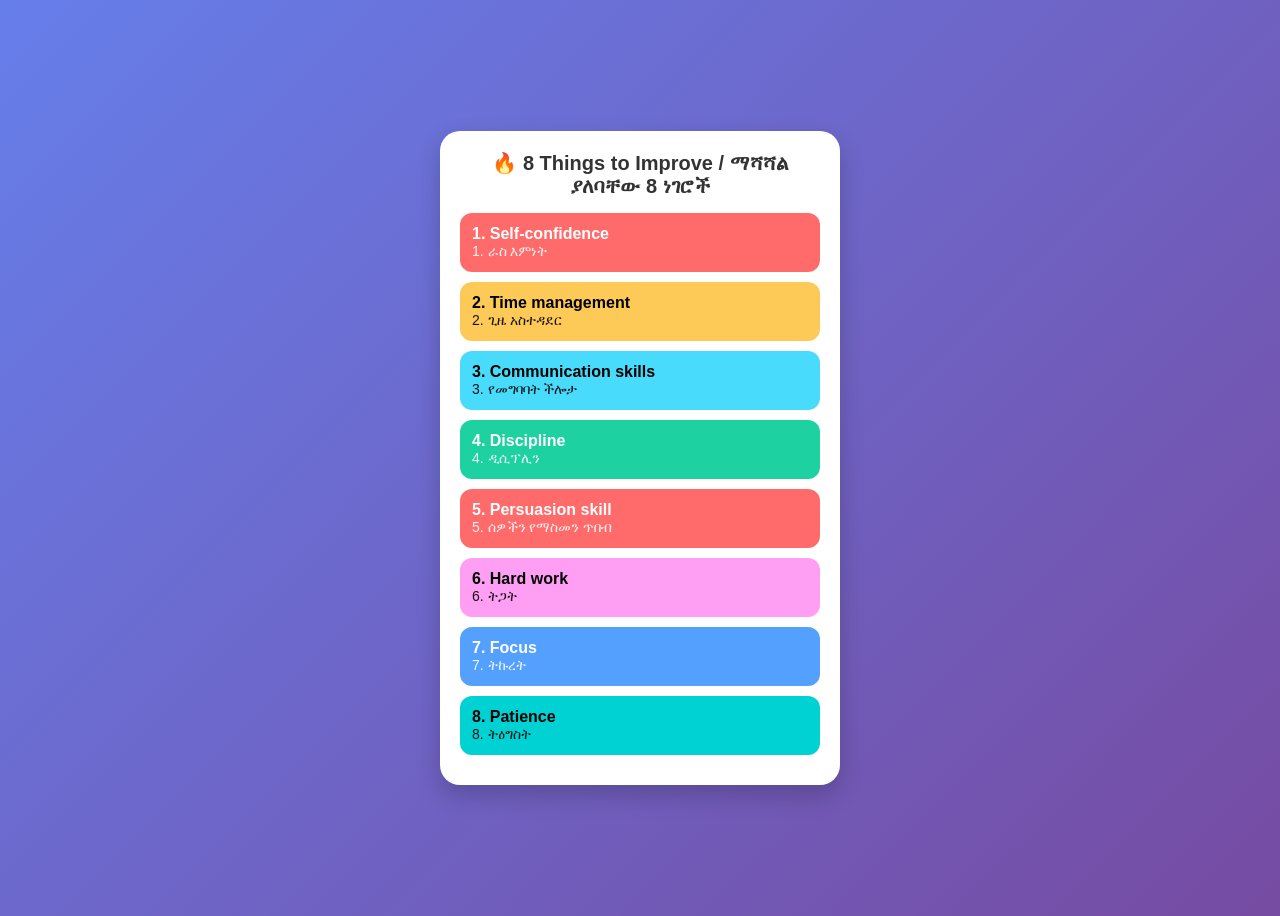
==== train.html @ 7f3504e8 "Update app.js" ====
<!DOCTYPE html>
<html lang="en">
<head>
  <meta charset="UTF-8">
  <title>8 Things to Improve</title>
  <style>
    body {
      font-family: Arial, sans-serif;
      background: linear-gradient(135deg, #667eea, #764ba2);
      display: flex;
      justify-content: center;
      align-items: center;
      height: 100vh;
    }

    .card {
      background: white;
      padding: 20px;
      border-radius: 20px;
      width: 360px;
      box-shadow: 0 10px 25px rgba(0,0,0,0.2);
    }

    .title {
      font-weight: bold;
      font-size: 20px;
      margin-bottom: 15px;
      text-align: center;
      color: #333;
    }

    .item {
      padding: 12px;
      border-radius: 12px;
      margin: 10px 0;
      color: white;
    }

    .en {
      font-weight: bold;
    }

    .am {
      font-size: 14px;
      opacity: 0.9;
    }

    .c1 { background: #ff6b6b; }
    .c2 { background: #feca57; color: black; }
    .c3 { background: #48dbfb; color: black; }
    .c4 { background: #1dd1a1; }
    .c5 { background: #5f27cd; }
    .c6 { background: #ff9ff3; color: black; }
    .c7 { background: #54a0ff; }
    .c8 { background: #00d2d3; color: black; }

  </style>
</head>
<body>

<div class="card">
  <div class="title">🔥 8 Things to Improve / ማሻሻል ያለባቸው 8 ነገሮች</div>

  <div class="item c1">
    <div class="en">1. Self-confidence</div>
    <div class="am">1. ራስ እምነት</div>
  </div>

  <div class="item c2">
    <div class="en">2. Time management</div>
    <div class="am">2. ጊዜ አስተዳደር</div>
  </div>

  <div class="item c3">
    <div class="en">3. Communication skills</div>
    <div class="am">3. የመግባባት ችሎታ</div>
  </div>

  <div class="item c4">
    <div class="en">4. Discipline</div>
    <div class="am">4. ዲሲፕሊን</div>
  </div>

  <div class="item c1">
  <div class="en">5. Persuasion skill</div>
  <div class="am">5. ሰዎችን የማስመን ጥበብ</div>
</div>

  <div class="item c6">
    <div class="en">6. Hard work</div>
    <div class="am">6. ትጋት</div>
  </div>

  <div class="item c7">
    <div class="en">7. Focus</div>
    <div class="am">7. ትኩረት</div>
  </div>

  <div class="item c8">
    <div class="en">8. Patience</div>
    <div class="am">8. ትዕግስት</div>
  </div>

</div>

</body>
</html>
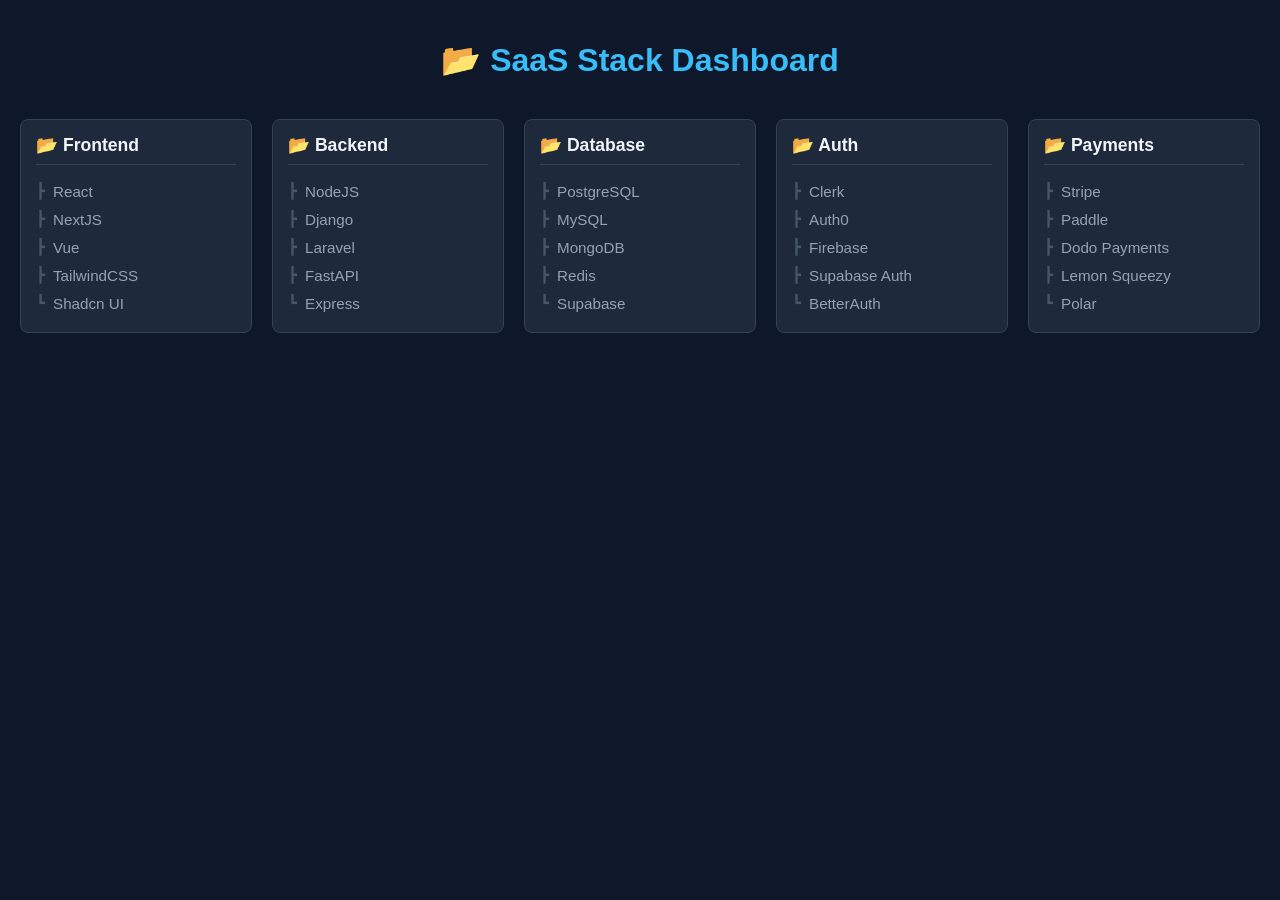
==== commit 5ca878be: "logins" ====
--- a/train.html
+++ b/train.html
@@ -1,107 +1,213 @@
 <!DOCTYPE html>
 <html lang="en">
 <head>
-  <meta charset="UTF-8">
-  <title>8 Things to Improve</title>
-  <style>
-    body {
-      font-family: Arial, sans-serif;
-      background: linear-gradient(135deg, #667eea, #764ba2);
-      display: flex;
-      justify-content: center;
-      align-items: center;
-      height: 100vh;
-    }
-
-    .card {
-      background: white;
-      padding: 20px;
-      border-radius: 20px;
-      width: 360px;
-      box-shadow: 0 10px 25px rgba(0,0,0,0.2);
-    }
-
-    .title {
-      font-weight: bold;
-      font-size: 20px;
-      margin-bottom: 15px;
-      text-align: center;
-      color: #333;
-    }
-
-    .item {
-      padding: 12px;
-      border-radius: 12px;
-      margin: 10px 0;
-      color: white;
-    }
-
-    .en {
-      font-weight: bold;
-    }
-
-    .am {
-      font-size: 14px;
-      opacity: 0.9;
-    }
-
-    .c1 { background: #ff6b6b; }
-    .c2 { background: #feca57; color: black; }
-    .c3 { background: #48dbfb; color: black; }
-    .c4 { background: #1dd1a1; }
-    .c5 { background: #5f27cd; }
-    .c6 { background: #ff9ff3; color: black; }
-    .c7 { background: #54a0ff; }
-    .c8 { background: #00d2d3; color: black; }
-
-  </style>
+    <meta charset="UTF-8">
+    <meta name="viewport" content="width=device-width, initial-scale=1.0">
+    <title>SaaS Stack Horizontal View</title>
+    <style>
+        :root {
+            --bg-color: #0f172a;
+            --folder-bg: #1e293b;
+            --accent: #38bdf8;
+            --text-main: #f1f5f9;
+            --text-dim: #94a3b8;
+        }
+        body {
+            background-color: var(--bg-color);
+            color: var(--text-main);
+            font-family: 'Segoe UI', Tahoma, Geneva, Verdana, sans-serif;
+            margin: 0;
+            padding: 20px;
+        }
+
+        h1 {
+            text-align: center;
+            color: var(--accent);
+            margin-bottom: 30px;
+        }
+
+        /* The Horizontal Container */
+        .stack-container {
+            display: flex;
+            flex-direction: row; /* Horizontal flow */
+            gap: 20px;
+            overflow-x: auto; /* Enable horizontal scrolling */
+            padding-bottom: 20px;
+            padding-top: 10px;
+            scroll-behavior: smooth;
+        }
+
+        /* Individual Folder Cards */
+        .folder {
+            background: var(--folder-bg);
+            border: 1px solid #334155;
+            border-radius: 8px;
+            min-width: 200px;
+            flex-shrink: 0;
+            padding: 15px;
+            transition: transform 0.2s;
+        }
+
+        .folder:hover {
+            transform: translateY(-5px);
+            border-color: var(--accent);
+        }
+
+        .folder-name {
+            font-weight: bold;
+            font-size: 1.1rem;
+            margin-bottom: 12px;
+            display: flex;
+            align-items: center;
+            gap: 8px;
+            border-bottom: 1px solid #334155;
+            padding-bottom: 8px;
+        }
+
+        .items-list {
+            list-style: none;
+            padding: 0;
+            margin: 0;
+        }
+
+        .item {
+            color: var(--text-dim);
+            padding: 5px 0;
+            display: flex;
+            align-items: center;
+            gap: 8px;
+            font-size: 0.95rem;
+        }
+
+        .item:before {
+            content: "┣";
+            color: #475569;
+        }
+
+        .item:last-child:before {
+            content: "┗";
+        }
+
+        /* Custom Scrollbar */
+        .stack-container::-webkit-scrollbar {
+            height: 8px;
+        }
+        .stack-container::-webkit-scrollbar-track {
+            background: #1e293b;
+            border-radius: 10px;
+        }
+        .stack-container::-webkit-scrollbar-thumb {
+            background: #475569;
+            border-radius: 10px;
+        }
+        .stack-container::-webkit-scrollbar-thumb:hover {
+            background: var(--accent);
+        }
+    </style>
 </head>
 <body>
 
-<div class="card">
-  <div class="title">🔥 8 Things to Improve / ማሻሻል ያለባቸው 8 ነገሮች</div>
-
-  <div class="item c1">
-    <div class="en">1. Self-confidence</div>
-    <div class="am">1. ራስ እምነት</div>
-  </div>
-
-  <div class="item c2">
-    <div class="en">2. Time management</div>
-    <div class="am">2. ጊዜ አስተዳደር</div>
-  </div>
-
-  <div class="item c3">
-    <div class="en">3. Communication skills</div>
-    <div class="am">3. የመግባባት ችሎታ</div>
-  </div>
-
-  <div class="item c4">
-    <div class="en">4. Discipline</div>
-    <div class="am">4. ዲሲፕሊን</div>
-  </div>
-
-  <div class="item c1">
-  <div class="en">5. Persuasion skill</div>
-  <div class="am">5. ሰዎችን የማስመን ጥበብ</div>
-</div>
-
-  <div class="item c6">
-    <div class="en">6. Hard work</div>
-    <div class="am">6. ትጋት</div>
-  </div>
-
-  <div class="item c7">
-    <div class="en">7. Focus</div>
-    <div class="am">7. ትኩረት</div>
-  </div>
-
-  <div class="item c8">
-    <div class="en">8. Patience</div>
-    <div class="am">8. ትዕግስት</div>
-  </div>
-
-</div>
+    <h1>📂 SaaS Stack Dashboard</h1>
+
+    <div class="stack-container">
+        
+        <!-- Frontend -->
+        <div class="folder">
+            <div class="folder-name">📂 Frontend</div>
+            <ul class="items-list">
+                <li class="item">React</li>
+                <li class="item">NextJS</li>
+                <li class="item">Vue</li>
+                <li class="item">TailwindCSS</li>
+                <li class="item">Shadcn UI</li>
+            </ul>
+        </div>
+
+        <!-- Backend -->
+        <div class="folder">
+            <div class="folder-name">📂 Backend</div>
+            <ul class="items-list">
+                <li class="item">NodeJS</li>
+                <li class="item">Django</li>
+                <li class="item">Laravel</li>
+                <li class="item">FastAPI</li>
+                <li class="item">Express</li>
+            </ul>
+        </div>
+
+        <!-- Database -->
+        <div class="folder">
+            <div class="folder-name">📂 Database</div>
+            <ul class="items-list">
+                <li class="item">PostgreSQL</li>
+                <li class="item">MySQL</li>
+                <li class="item">MongoDB</li>
+                <li class="item">Redis</li>
+                <li class="item">Supabase</li>
+            </ul>
+        </div>
+
+        <!-- Auth -->
+        <div class="folder">
+            <div class="folder-name">📂 Auth</div>
+            <ul class="items-list">
+                <li class="item">Clerk</li>
+                <li class="item">Auth0</li>
+                <li class="item">Firebase</li>
+                <li class="item">Supabase Auth</li>
+                <li class="item">BetterAuth</li>
+            </ul>
+        </div>
+
+        <!-- Payments -->
+        <div class="folder">
+            <div class="folder-name">📂 Payments</div>
+            <ul class="items-list">
+                <li class="item">Stripe</li>
+                <li class="item">Paddle</li>
+                <li class="item">Dodo Payments</li>
+                <li class="item">Lemon Squeezy</li>
+                <li class="item">Polar</li>
+            </ul>
+        </div>
+
+        <!-- Emails -->
+        <div class="folder">
+            <div class="folder-name">📂 Emails</div>
+            <ul class="items-list">
+                <li class="item">Resend</li>
+                <li class="item">SendGrid</li>
+                <li class="item">Mailgun</li>
+                <li class="item">Postmark</li>
+                <li class="item">Amazon SES</li>
+            </ul>
+        </div>
+
+        <!-- Deployment -->
+        <div class="folder">
+            <div class="folder-name">📂 Deployment</div>
+            <ul class="items-list">
+                <li class="item">Vercel</li>
+                <li class="item">Netlify</li>
+                <li class="item">Railway</li>
+                <li class="item">Render</li>
+                <li class="item">AWS</li>
+            </ul>
+        </div>
+
+        <!-- AI Integration -->
+        <div class="folder">
+            <div class="folder-name">📂 AI Integration</div>
+            <ul class="items-list">
+                <li class="item">OpenAI API</li>
+                <li class="item">Anthropic API</li>
+                <li class="item">Replicate</li>
+                <li class="item">HuggingFace</li>
+                <li class="item">Gemini API</li>
+            </ul>
+        </div>
+
+    </div>
 
 </body>
 </html>
